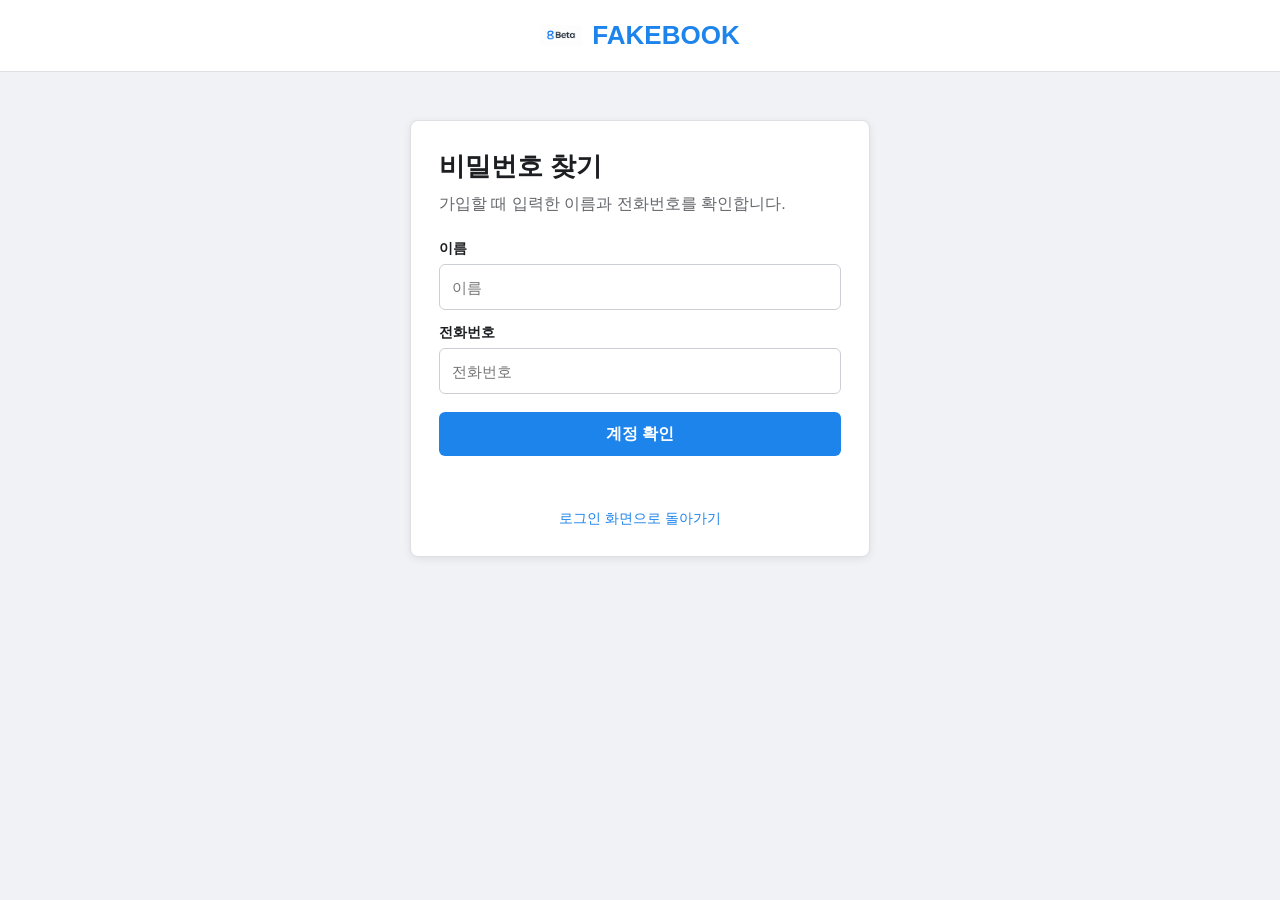
==== find-password.html @ a9ce96f6 "Add files via upload" ====
<!DOCTYPE html>
<html lang="ko" class="auth-html">
<head>
    <meta charset="UTF-8">
    <meta name="viewport" content="width=device-width, initial-scale=1.0">
    <title>FAKEBOOK 비밀번호 찾기</title>
    <link rel="stylesheet" href="css/fakebook.css">
</head>
<body class="auth-page">
    <div class="auth-shell">
        <header class="auth-brand-row">
            <a href="index.html" class="auth-brand-link">
                <img src="img/Beta icon.png" alt="Beta 로고">
                <span>FAKEBOOK</span>
            </a>
        </header>

        <main class="auth-main">
            <section class="auth-card small-card">
                <div class="auth-card-title">
                    <h1>비밀번호 찾기</h1>
                    <p>가입할 때 입력한 이름과 전화번호를 확인합니다.</p>
                </div>

                <form id="findPasswordForm" class="auth-form">
                    <div class="field-group">
                        <label for="findName">이름</label>
                        <input type="text" id="findName" placeholder="이름" required>
                    </div>

                    <div class="field-group">
                        <label for="findPhone">전화번호</label>
                        <input type="tel" id="findPhone" placeholder="전화번호" required>
                    </div>

                    <button type="submit" class="auth-primary-button">계정 확인</button>
                </form>

                <p class="auth-error" id="findPasswordMessage" aria-live="polite"></p>
                <a class="auth-text-link" href="index.html">로그인 화면으로 돌아가기</a>
            </section>
        </main>
    </div>

    <script src="js/auth.js"></script>
</body>
</html>
---- css/fakebook.css ----
@charset "utf-8";

* {
    margin: 0;
    padding: 0;
    box-sizing: border-box;
}

html, body {
    width: 100%;
    height: 100%;
    margin: 0;
    overflow: hidden;
}

.page {
    width: 800px;
}

.navbar {
    display: flex;
    align-items: center;

    background-color: #1d84eb;

    padding: 1rem;
    height: 160px;
}

.brand {
    display: flex;
    align-items: center;

    color: aliceblue;
    font-size: 40px;
}

.brand img {
    width: 100px;
}

.content {
    display: flex;
    height: 1200px;
    transform: translateX(-150px);
}

.left {
    width: 800px;
    border-bottom: 2px solid #989898;
    border-left: 2px solid #989898;
    transform: translateX(-290px);
}

.right {
    width: 670px;
    border-bottom: 2px solid #989898;
    border-left: 2px solid #989898;
    transform: translateX(-290px);
}

.textcontainer {
    transform: translateX(30px) translateY(350px);

}

.text0 {
    color: #1d84eb;
}

.logincontainer {
    transform: translateX(900px) translateY(-150px);
}

.idinput input {
    width: 500px;
    height: 40px;
    padding: 10px;
    font-size: 16px;
    transform: translateY(10px);
}

.pwinput input {
    width: 500px;
    height: 40px;
    padding: 10px;
    font-size: 16px;
    transform: translateY(30px);
}

.loginbutton1 {
    transform: translateY(50px);
    width: 500px;
    height: 30px;
    background-color: #1d84eb;
    color: aliceblue;
    border-radius: 5px;

}

.loginbutton2 {
    transform: translateY(90px) translateX(2px);
    width: 500px;
    height: 30px;
    background-color: rgb(255, 255, 255);
    border: none;
    border-radius: 5px;
}

.loginbutton2:hover {
    background-color: #dadada;
}

.loginbutton3 {
    transform: translateX(2px) translateY(150px);
    width: 500px;
    height: 30px;
    background-color: #ffffff;
    border-color: #1d84eb;
    color: #1d84eb;
    border-radius: 5px;
}

.loginbutton3:hover {
    background-color: #ebebeb;
}

.Betaicon {
    width: 100px;
    transform:  translateX(1100px);
}

.mainimage {
    transform: translateX(250px) translateY(-350px);
    width: 500px;
}

/* =========================================
   로그인 / 회원가입 / 비밀번호 찾기 공통 UI
   기존 로그인 페이지의 스타일은 위에서 그대로 유지합니다.
   ========================================= */

.auth-html,
.auth-html body,
.app-html,
.app-html body {
    overflow: auto;
    height: auto;
}

.auth-page {
    min-height: 100vh;
    background: #f0f2f5;
    font-family: Arial, "Noto Sans KR", sans-serif;
    color: #1c1e21;
}

.auth-shell {
    min-height: 100vh;
}

.auth-brand-row {
    height: 72px;
    display: flex;
    align-items: center;
    justify-content: center;
    background: #ffffff;
    border-bottom: 1px solid #dddfe2;
}

.auth-brand-link {
    display: inline-flex;
    align-items: center;
    gap: 10px;
    text-decoration: none;
    color: #1d84eb;
    font-size: 26px;
    font-weight: 700;
}

.auth-brand-link img {
    width: 42px;
    height: 42px;
    object-fit: contain;
}

.auth-main {
    min-height: calc(100vh - 72px);
    display: flex;
    justify-content: center;
    align-items: flex-start;
    padding: 48px 20px;
}

.auth-card {
    width: min(520px, 100%);
    background: #ffffff;
    border: 1px solid #dddfe2;
    border-radius: 8px;
    box-shadow: 0 2px 8px rgba(0, 0, 0, 0.08);
    padding: 28px;
}

.auth-card.small-card {
    width: min(460px, 100%);
}

.auth-card-title h1 {
    margin-bottom: 8px;
    font-size: 26px;
}

.auth-card-title p {
    margin-bottom: 24px;
    color: #65676b;
    line-height: 1.5;
}

.auth-form {
    display: flex;
    flex-direction: column;
    gap: 14px;
}

.form-row.two-col {
    display: grid;
    grid-template-columns: 1fr 1fr;
    gap: 12px;
}

.field-group {
    display: flex;
    flex-direction: column;
    gap: 6px;
}

.field-group label {
    font-size: 14px;
    font-weight: 700;
}

.field-group input {
    width: 100%;
    min-height: 46px;
    padding: 11px 12px;
    border: 1px solid #ccd0d5;
    border-radius: 6px;
    font-size: 15px;
    outline: none;
}

.field-group input:focus {
    border-color: #1d84eb;
    box-shadow: 0 0 0 2px rgba(29, 132, 235, 0.14);
}

.auth-primary-button {
    width: 100%;
    min-height: 44px;
    margin-top: 4px;
    border: 0;
    border-radius: 6px;
    background: #1d84eb;
    color: #ffffff;
    font-size: 16px;
    font-weight: 700;
    cursor: pointer;
}

.auth-primary-button:hover {
    background: #166fe5;
}

.auth-note {
    font-size: 12px;
    line-height: 1.5;
    color: #65676b;
}

.auth-text-link {
    display: block;
    margin-top: 20px;
    text-align: center;
    color: #1d84eb;
    text-decoration: none;
    font-size: 14px;
}

.auth-text-link:hover {
    text-decoration: underline;
}

.auth-error {
    min-height: 20px;
    margin-top: 14px;
    color: #d93025;
    text-align: center;
    font-size: 14px;
}

/* =========================================
   로그인 페이지 버튼 커서
   ========================================= */

.loginbutton1,
.loginbutton2,
.loginbutton3 {
    cursor: pointer;
}

/* =========================================
   메인 페이지
   ========================================= */

.app-page {
    min-height: 100vh;
    background: #f0f2f5;
    color: #1c1e21;
    font-family: Arial, "Noto Sans KR", sans-serif;
}

.app-navbar {
    position: sticky;
    top: 0;
    z-index: 10;
    height: 68px;
    display: flex;
    align-items: center;
    justify-content: space-between;
    padding: 0 24px;
    background: #1d84eb;
    box-shadow: 0 1px 3px rgba(0, 0, 0, 0.15);
}

.app-brand {
    display: inline-flex;
    align-items: center;
    gap: 8px;
    text-decoration: none;
    color: #ffffff;
    font-size: 24px;
    font-weight: 700;
}

.app-brand img {
    width: 42px;
    height: 42px;
    object-fit: contain;
}

.app-logout {
    border: 1px solid rgba(255, 255, 255, 0.8);
    background: transparent;
    color: #ffffff;
    border-radius: 6px;
    padding: 8px 14px;
    cursor: pointer;
}

.app-logout:hover {
    background: rgba(255, 255, 255, 0.14);
}

.app-layout {
    width: min(1200px, calc(100% - 32px));
    margin: 24px auto;
    display: grid;
    grid-template-columns: 250px minmax(0, 1fr);
    gap: 20px;
}

.app-sidebar,
.feed-composer,
.feed-post {
    background: #ffffff;
    border: 1px solid #dddfe2;
    border-radius: 8px;
}

.app-profile-card {
    padding: 20px;
    display: flex;
    flex-direction: column;
    align-items: center;
    gap: 8px;
    text-align: center;
}

.app-profile-card img {
    width: 70px;
    height: 70px;
    object-fit: contain;
    border-radius: 50%;
}

.app-profile-card span {
    font-size: 13px;
    color: #65676b;
    line-height: 1.5;
}

.app-menu {
    display: flex;
    flex-direction: column;
    border-top: 1px solid #eee;
}

.app-menu a {
    padding: 13px 18px;
    color: #1c1e21;
    text-decoration: none;
}

.app-menu a:hover {
    background: #f0f2f5;
}

.app-feed {
    display: flex;
    flex-direction: column;
    gap: 16px;
}

.feed-composer,
.feed-post {
    padding: 20px;
}

.feed-composer h2 {
    font-size: 17px;
    margin-bottom: 12px;
}

.feed-composer textarea {
    width: 100%;
    min-height: 100px;
    padding: 12px;
    resize: vertical;
    border: 1px solid #ccd0d5;
    border-radius: 6px;
    font-size: 15px;
}

.feed-post-header {
    display: flex;
    align-items: center;
    justify-content: space-between;
    margin-bottom: 12px;
}

.feed-post-header span {
    color: #65676b;
    font-size: 12px;
}

.feed-post p {
    line-height: 1.6;
    white-space: pre-wrap;
}

.feed-like {
    margin-top: 16px;
    border: 0;
    background: transparent;
    color: #65676b;
    cursor: pointer;
    font-weight: 700;
}

.feed-like:hover {
    color: #1d84eb;
}

.feed-comments {
    display: flex;
    gap: 8px;
    margin-top: 14px;
}

.feed-comments input {
    flex: 1;
    min-width: 0;
    border: 1px solid #ccd0d5;
    border-radius: 18px;
    padding: 8px 12px;
}

.feed-comments button {
    border: 0;
    border-radius: 18px;
    padding: 8px 12px;
    background: #e4e6eb;
    cursor: pointer;
}

@media (max-width: 900px) {
    .form-row.two-col {
        grid-template-columns: 1fr;
    }

    .app-layout {
        grid-template-columns: 1fr;
    }

    .app-sidebar {
        order: 2;
    }
}
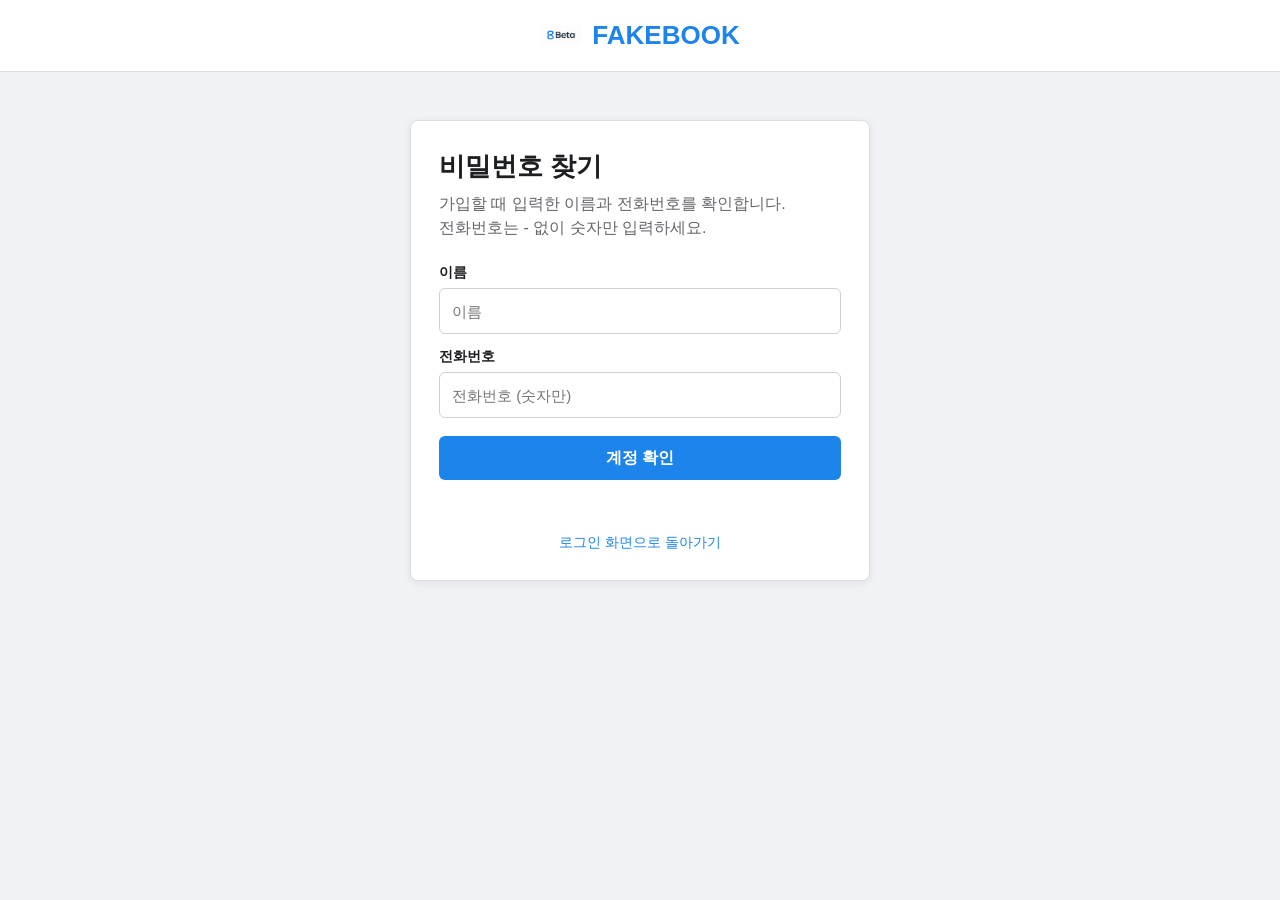
==== commit 073266e4: "Add files via upload" ====
--- a/find-password.html
+++ b/find-password.html
@@ -19,7 +19,7 @@
             <section class="auth-card small-card">
                 <div class="auth-card-title">
                     <h1>비밀번호 찾기</h1>
-                    <p>가입할 때 입력한 이름과 전화번호를 확인합니다.</p>
+                    <p>가입할 때 입력한 이름과 전화번호를 확인합니다.<br>전화번호는 - 없이 숫자만 입력하세요.</p>
                 </div>
 
                 <form id="findPasswordForm" class="auth-form">
@@ -30,7 +30,7 @@
 
                     <div class="field-group">
                         <label for="findPhone">전화번호</label>
-                        <input type="tel" id="findPhone" placeholder="전화번호" required>
+                        <input type="tel" id="findPhone" placeholder="전화번호 (숫자만)" inputmode="numeric" pattern="[0-9]{10,11}" minlength="10" maxlength="11" required>
                     </div>
 
                     <button type="submit" class="auth-primary-button">계정 확인</button>
